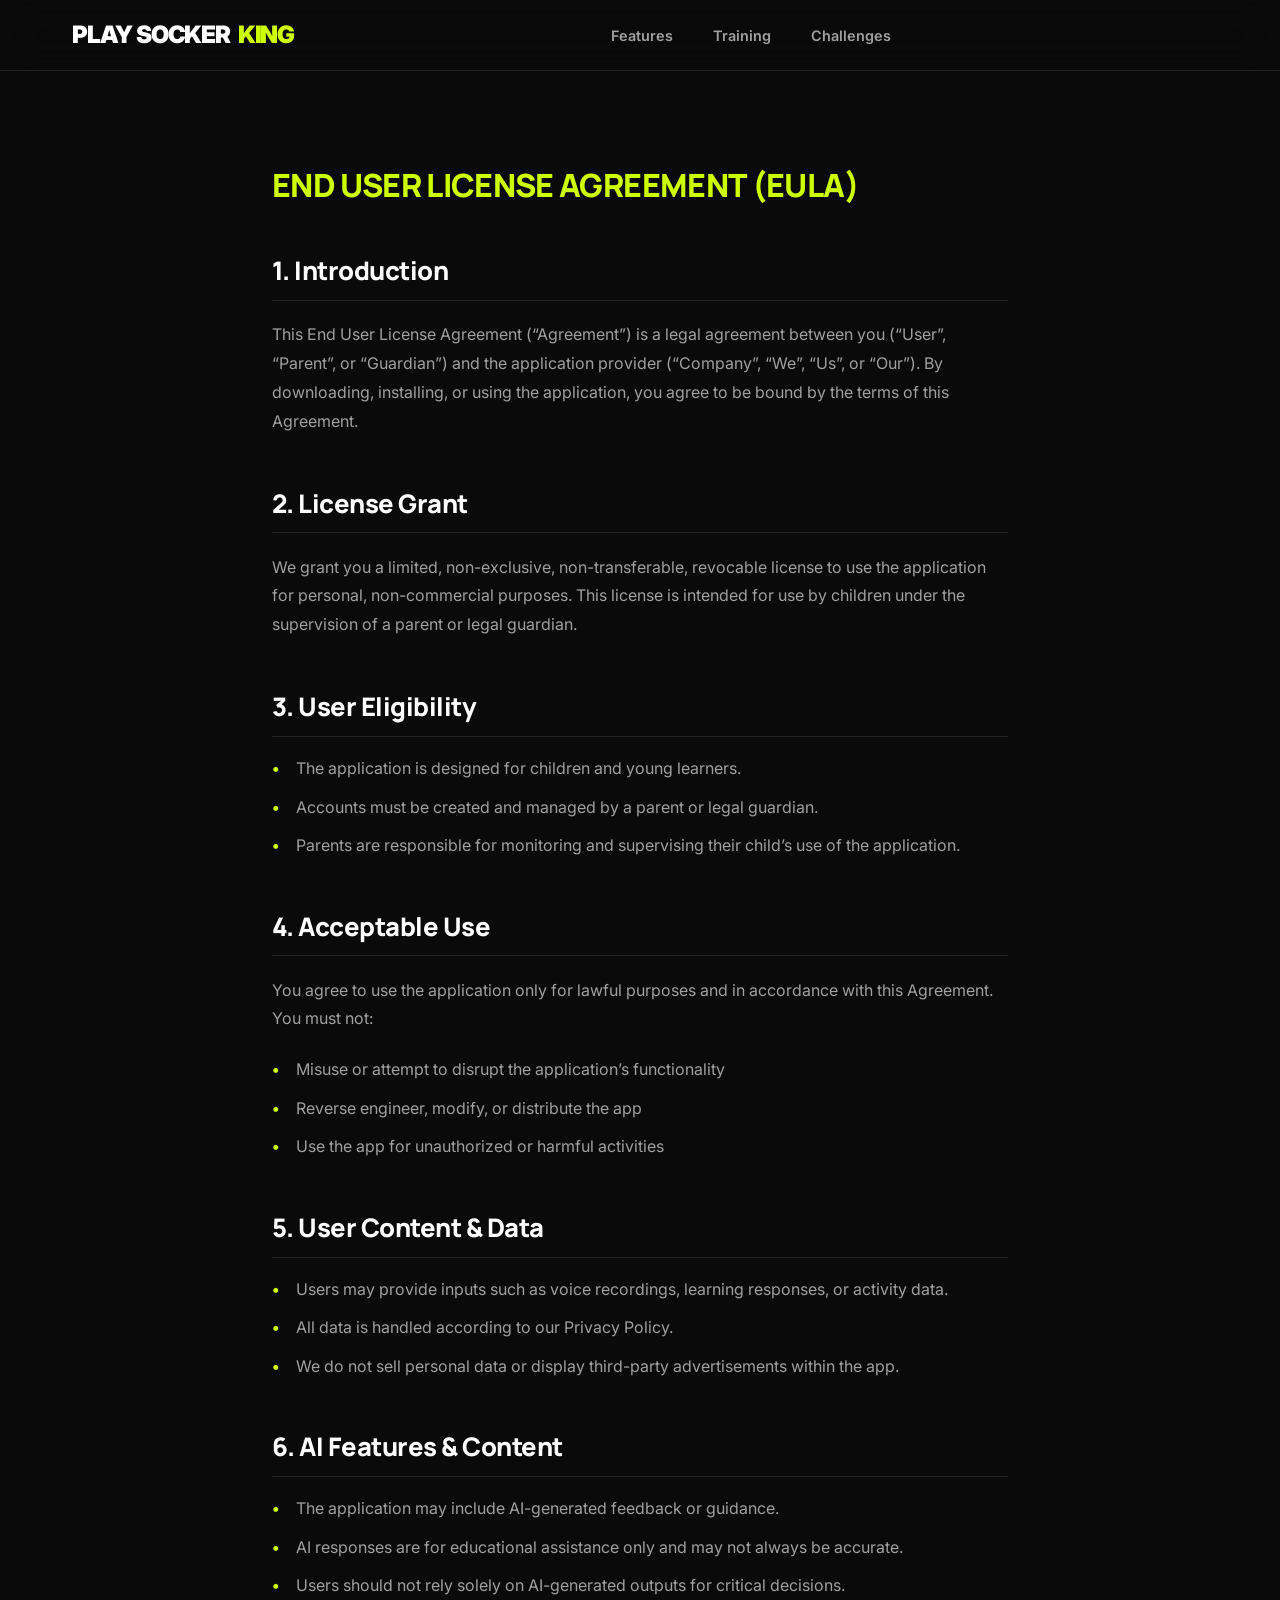
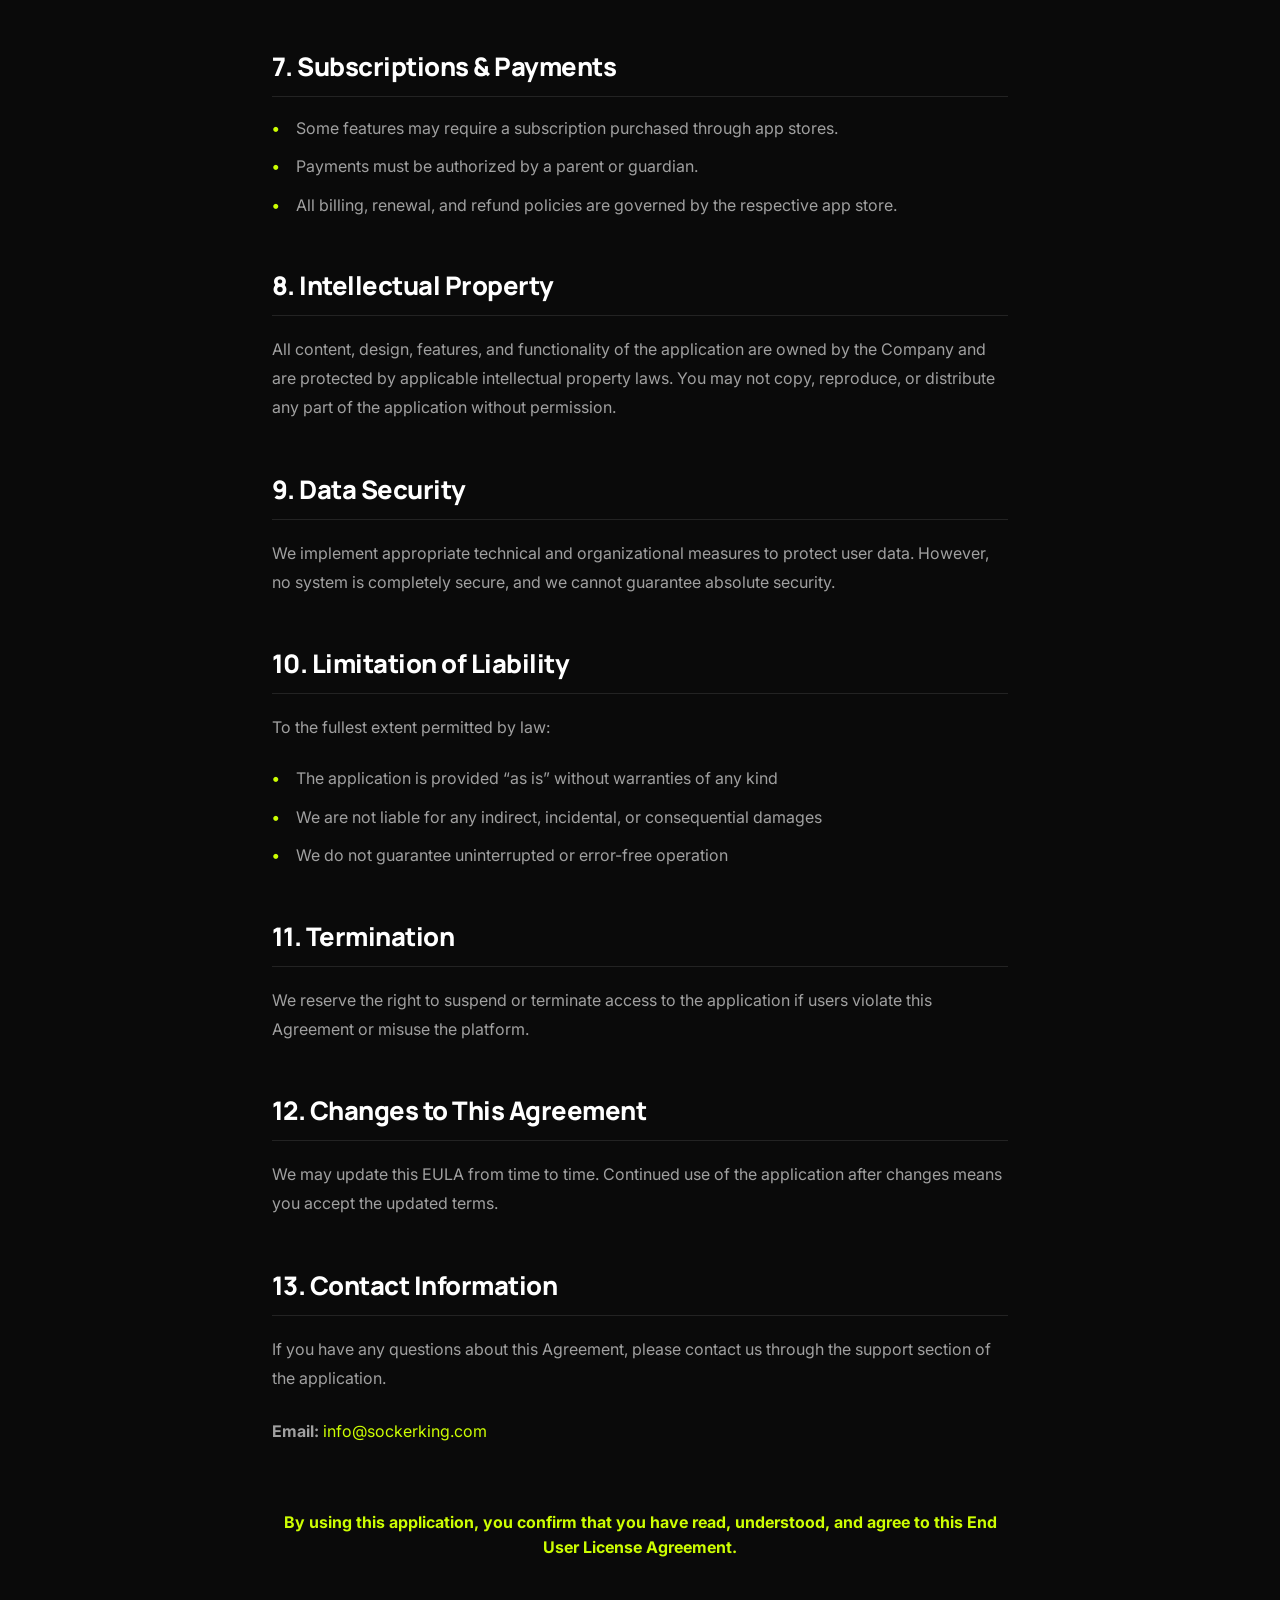
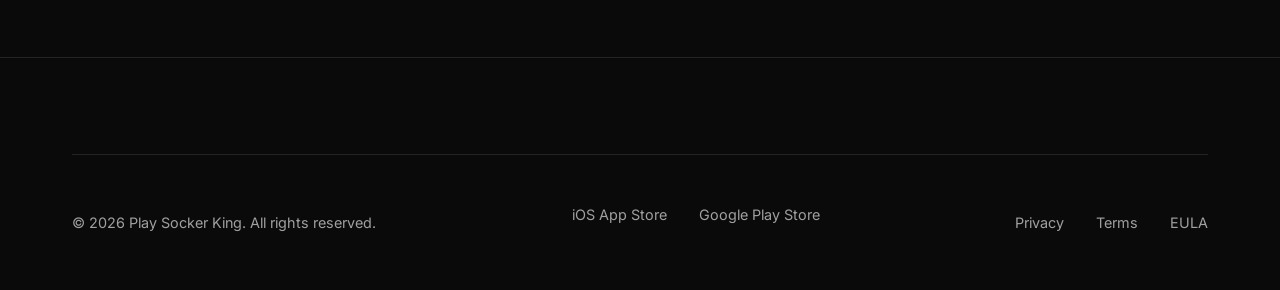
==== eula.html @ 04983630 "Initial commit" ====
<!DOCTYPE html>
<html lang="en">
<head>
    <meta charset="UTF-8">
    <meta name="viewport" content="width=device-width, initial-scale=1.0">
    <title>EULA | Play Socker King</title>
    <link rel="preconnect" href="https://fonts.googleapis.com">
    <link rel="preconnect" href="https://fonts.gstatic.com" crossorigin>
    <link href="https://fonts.googleapis.com/css2?family=Inter:wght@400;600;700&family=Manrope:wght@800&display=swap" rel="stylesheet">
    <link rel="stylesheet" href="index.css">
    <style>
        .content-page { padding-top: 10rem; padding-bottom: 6rem; max-width: 800px; margin: 0 auto; }
        .content-page h1 { margin-bottom: 2.5rem; color: var(--primary); }
        .content-page section { margin-bottom: 3rem; }
        .content-page h2 { margin-bottom: 1.2rem; font-size: 1.6rem; border-bottom: 1px solid var(--glass-border); padding-bottom: 0.5rem; }
        .content-page p { color: var(--on-surface-variant); margin-bottom: 1.5rem; line-height: 1.8; }
        .content-page ul { margin-bottom: 1.5rem; padding-left: 1.5rem; }
        .content-page ul li { color: var(--on-surface-variant); margin-bottom: 0.8rem; position: relative; list-style: none; }
        .content-page ul li::before { content: '•'; color: var(--primary); position: absolute; left: -1.5rem; font-weight: bold; }
        hr { border: 0; border-top: 1px solid var(--glass-border); margin: 3rem 0; }
        .eula-footer { margin-top: 4rem; text-align: center; font-weight: 700; color: var(--primary); }
    </style>
</head>
<body>
    <nav class="scrolled">
        <div class="container nav-content">
            <a href="index.html" class="logo">Play Socker <span>King</span></a>
            <div class="nav-links">
                <a href="index.html#features">Features</a>
                <a href="index.html#training">Training</a>
                <a href="index.html#challenges">Challenges</a>
            </div>
            <div class="nav-cta">
            </div>
        </div>
    </nav>

    <div class="container content-page">
        <h1>END USER LICENSE AGREEMENT (EULA)</h1>
        
        <section>
            <h2>1. Introduction</h2>
            <p>This End User License Agreement (“Agreement”) is a legal agreement between you (“User”, “Parent”, or “Guardian”) and the application provider (“Company”, “We”, “Us”, or “Our”). By downloading, installing, or using the application, you agree to be bound by the terms of this Agreement.</p>
        </section>

        <section>
            <h2>2. License Grant</h2>
            <p>We grant you a limited, non-exclusive, non-transferable, revocable license to use the application for personal, non-commercial purposes. This license is intended for use by children under the supervision of a parent or legal guardian.</p>
        </section>

        <section>
            <h2>3. User Eligibility</h2>
            <ul>
                <li>The application is designed for children and young learners.</li>
                <li>Accounts must be created and managed by a parent or legal guardian.</li>
                <li>Parents are responsible for monitoring and supervising their child’s use of the application.</li>
            </ul>
        </section>

        <section>
            <h2>4. Acceptable Use</h2>
            <p>You agree to use the application only for lawful purposes and in accordance with this Agreement. You must not:</p>
            <ul>
                <li>Misuse or attempt to disrupt the application’s functionality</li>
                <li>Reverse engineer, modify, or distribute the app</li>
                <li>Use the app for unauthorized or harmful activities</li>
            </ul>
        </section>

        <section>
            <h2>5. User Content & Data</h2>
            <ul>
                <li>Users may provide inputs such as voice recordings, learning responses, or activity data.</li>
                <li>All data is handled according to our Privacy Policy.</li>
                <li>We do not sell personal data or display third-party advertisements within the app.</li>
            </ul>
        </section>

        <section>
            <h2>6. AI Features & Content</h2>
            <ul>
                <li>The application may include AI-generated feedback or guidance.</li>
                <li>AI responses are for educational assistance only and may not always be accurate.</li>
                <li>Users should not rely solely on AI-generated outputs for critical decisions.</li>
            </ul>
        </section>

        <section>
            <h2>7. Subscriptions & Payments</h2>
            <ul>
                <li>Some features may require a subscription purchased through app stores.</li>
                <li>Payments must be authorized by a parent or guardian.</li>
                <li>All billing, renewal, and refund policies are governed by the respective app store.</li>
            </ul>
        </section>

        <section>
            <h2>8. Intellectual Property</h2>
            <p>All content, design, features, and functionality of the application are owned by the Company and are protected by applicable intellectual property laws. You may not copy, reproduce, or distribute any part of the application without permission.</p>
        </section>

        <section>
            <h2>9. Data Security</h2>
            <p>We implement appropriate technical and organizational measures to protect user data. However, no system is completely secure, and we cannot guarantee absolute security.</p>
        </section>

        <section>
            <h2>10. Limitation of Liability</h2>
            <p>To the fullest extent permitted by law:</p>
            <ul>
                <li>The application is provided “as is” without warranties of any kind</li>
                <li>We are not liable for any indirect, incidental, or consequential damages</li>
                <li>We do not guarantee uninterrupted or error-free operation</li>
            </ul>
        </section>

        <section>
            <h2>11. Termination</h2>
            <p>We reserve the right to suspend or terminate access to the application if users violate this Agreement or misuse the platform.</p>
        </section>

        <section>
            <h2>12. Changes to This Agreement</h2>
            <p>We may update this EULA from time to time. Continued use of the application after changes means you accept the updated terms.</p>
        </section>

        <section>
            <h2>13. Contact Information</h2>
            <p>If you have any questions about this Agreement, please contact us through the support section of the application.</p>
            <p><strong>Email:</strong> <a href="mailto:info@sockerking.com" style="color: var(--primary);">info@sockerking.com</a></p>
        </section>

        <div class="eula-footer">
            By using this application, you confirm that you have read, understood, and agree to this End User License Agreement.
        </div>
    </div>

    <footer>
        <div class="container">
            <div class="footer-bottom">
                <p>&copy; 2026 Play Socker King. All rights reserved.</p>
                <div style="display: flex; gap: 2rem; margin-bottom: 1rem;">
                    <a href="https://apps.apple.com" target="_blank">iOS App Store</a>
                    <a href="https://play.google.com/store" target="_blank">Google Play Store</a>
                </div>
                <div style="display: flex; gap: 2rem;">
                    <a href="privacy.html">Privacy</a>
                    <a href="terms.html">Terms</a>
                    <a href="eula.html">EULA</a>
                </div>
            </div>
        </div>
    </footer>
</body>
</html>
---- index.css ----
:root {
    --primary: #CDFE02;
    --primary-dim: #b5e002;
    --background: #0a0a0a;
    --surface: #1a1a1a;
    --surface-bright: #252525;
    --on-surface: #ffffff;
    --on-surface-variant: #a0a0a0;
    --glass: rgba(255, 255, 255, 0.05);
    --glass-border: rgba(255, 255, 255, 0.1);
    --font-main: 'Inter', sans-serif;
    --font-heading: 'Manrope', sans-serif;
    --transition: all 0.3s cubic-bezier(0.4, 0, 0.2, 1);
}

* {
    margin: 0;
    padding: 0;
    box-sizing: border-box;
}

html {
    scroll-behavior: smooth;
}

body {
    background-color: var(--background);
    color: var(--on-surface);
    font-family: var(--font-main);
    line-height: 1.6;
    overflow-x: hidden;
}

h1, h2, h3, h4 {
    font-family: var(--font-heading);
    font-weight: 800;
    letter-spacing: -0.02em;
}

a {
    text-decoration: none;
    color: inherit;
    transition: var(--transition);
}

ul {
    list-style: none;
}

/* Glassmorphism Utility */
.glass {
    background: var(--glass);
    backdrop-filter: blur(12px);
    -webkit-backdrop-filter: blur(12px);
    border: 1px solid var(--glass-border);
}

/* Layout */
.container {
    max-width: 1200px;
    margin: 0 auto;
    padding: 0 2rem;
}

/* Navbar */
nav {
    position: fixed;
    top: 0;
    width: 100%;
    z-index: 1000;
    padding: 1.5rem 0;
    transition: var(--transition);
}

nav.scrolled {
    padding: 1rem 0;
    background: rgba(10, 10, 10, 0.8);
    backdrop-filter: blur(20px);
    border-bottom: 1px solid var(--glass-border);
}

.nav-content {
    display: flex;
    justify-content: space-between;
    align-items: center;
}

.logo {
    font-size: 1.5rem;
    font-weight: 900;
    text-transform: uppercase;
    letter-spacing: -0.05em;
    display: flex;
    align-items: center;
    gap: 0.5rem;
}

.logo span {
    color: var(--primary);
}

.nav-links {
    display: flex;
    gap: 2.5rem;
}

.nav-links a {
    font-size: 0.9rem;
    font-weight: 600;
    color: var(--on-surface-variant);
}

.nav-links a:hover, .nav-links a.active {
    color: var(--primary);
}

.nav-cta {
    display: flex;
    gap: 1rem;
}

.btn {
    padding: 0.8rem 1.5rem;
    border-radius: 100px;
    font-weight: 700;
    font-size: 0.9rem;
    cursor: pointer;
    transition: var(--transition);
    border: none;
    display: inline-flex;
    align-items: center;
    justify-content: center;
}

.btn-primary {
    background-color: var(--primary);
    color: #000;
}

.btn-primary:hover {
    background-color: var(--primary-dim);
    transform: translateY(-2px);
    box-shadow: 0 10px 20px rgba(205, 254, 2, 0.2);
}

.btn-outline {
    background: transparent;
    border: 1px solid var(--glass-border);
    color: var(--on-surface);
}

.btn-outline:hover {
    background: var(--glass);
    border-color: var(--primary);
}

/* Hero Section */
.hero {
    padding-top: 10rem;
    padding-bottom: 6rem;
    position: relative;
    overflow: hidden;
}

.hero::before {
    content: '';
    position: absolute;
    top: -10%;
    right: -10%;
    width: 60%;
    height: 80%;
    background: radial-gradient(circle, rgba(205, 254, 2, 0.1) 0%, transparent 70%);
    z-index: -1;
}

.hero-grid {
    display: grid;
    grid-template-columns: 1.2fr 1fr;
    gap: 4rem;
    align-items: center;
}

.hero-badge {
    background: var(--glass);
    padding: 0.5rem 1rem;
    border-radius: 100px;
    font-size: 0.75rem;
    font-weight: 700;
    text-transform: uppercase;
    letter-spacing: 0.1em;
    color: var(--primary);
    border: 1px solid var(--glass-border);
    margin-bottom: 1.5rem;
    display: inline-block;
}

.hero h1 {
    font-size: clamp(3rem, 6vw, 5rem);
    line-height: 1.1;
    margin-bottom: 1.5rem;
}

.hero h1 span {
    color: var(--primary);
    position: relative;
}

.hero p {
    font-size: 1.25rem;
    color: var(--on-surface-variant);
    margin-bottom: 2.5rem;
    max-width: 500px;
}

.hero-mockup {
    position: relative;
    display: flex;
    justify-content: center;
}

.hero-mockup img {
    width: 100%;
    max-width: 500px;
    height: auto;
    filter: drop-shadow(0 30px 60px rgba(0, 0, 0, 0.5));
    animation: float 6s ease-in-out infinite;
}

@keyframes float {
    0%, 100% { transform: translateY(0); }
    50% { transform: translateY(-20px); }
}

/* Features Section */
.features {
    padding: 8rem 0;
    background: #0d0d0d;
}

.section-header {
    text-align: center;
    margin-bottom: 5rem;
}

.section-header h2 {
    font-size: 3rem;
    margin-bottom: 1rem;
}

.section-header p {
    color: var(--on-surface-variant);
    font-size: 1.1rem;
}

.features-grid {
    display: grid;
    grid-template-columns: repeat(auto-fit, minmax(280px, 1fr));
    gap: 2rem;
}

.feature-card {
    padding: 2.5rem;
    border-radius: 2rem;
    transition: var(--transition);
    position: relative;
    overflow: hidden;
}

.feature-card:hover {
    background: var(--surface-bright);
    transform: translateY(-10px);
}

.feature-icon {
    width: 60px;
    height: 60px;
    background: var(--glass);
    border-radius: 1.2rem;
    display: flex;
    align-items: center;
    justify-content: center;
    margin-bottom: 1.5rem;
    color: var(--primary);
    font-size: 1.8rem;
}

.feature-card h3 {
    font-size: 1.5rem;
    margin-bottom: 1rem;
}

.feature-card p {
    color: var(--on-surface-variant);
    font-size: 0.95rem;
}

/* Showcase Sections */
.showcase {
    padding: 8rem 0;
}

.showcase-grid {
    display: grid;
    grid-template-columns: 1fr 1fr;
    gap: 6rem;
    align-items: center;
}

.showcase-grid.reverse {
    direction: rtl;
}

.showcase-grid.reverse > * {
    direction: ltr;
}

.showcase-content h2 {
    font-size: 2.5rem;
    margin-bottom: 1.5rem;
}

.showcase-content p {
    color: var(--on-surface-variant);
    margin-bottom: 2rem;
}

.showcase-image {
    perspective: 1000px;
}

.showcase-image img {
    width: 100%;
    border-radius: 2rem;
    box-shadow: 0 40px 80px rgba(0,0,0,0.5);
    transition: var(--transition);
    transform: rotateY(-10deg) rotateX(5deg);
}

.showcase-image img:hover {
    transform: rotateY(0) rotateX(0);
}

/* Stats Section */
.stats {
    padding: 6rem 0;
    background: var(--primary);
    color: #000;
}

.stats-grid {
    display: grid;
    grid-template-columns: repeat(4, 1fr);
    gap: 2rem;
    text-align: center;
}

.stat-item h3 {
    font-size: 3.5rem;
    margin-bottom: 0.5rem;
}

.stat-item p {
    font-weight: 700;
    text-transform: uppercase;
    font-size: 0.8rem;
    letter-spacing: 0.1em;
}

/* Testimonials */
.testimonials {
    padding: 8rem 0;
}

.testimonial-grid {
    display: grid;
    grid-template-columns: repeat(auto-fit, minmax(350px, 1fr));
    gap: 2.5rem;
}

.testimonial-card {
    padding: 3rem;
    border-radius: 2.5rem;
}

.testimonial-text {
    font-size: 1.2rem;
    margin-bottom: 2rem;
    font-style: italic;
}

.testimonial-author {
    display: flex;
    align-items: center;
    gap: 1rem;
}

.testimonial-author img {
    width: 50px;
    height: 50px;
    border-radius: 50%;
    object-fit: cover;
}

.author-info h4 {
    font-size: 1rem;
}

.author-info p {
    font-size: 0.85rem;
    color: var(--on-surface-variant);
}

/* Footer */
footer {
    padding: 6rem 0 3rem;
    border-top: 1px solid var(--glass-border);
}

.footer-grid {
    display: grid;
    grid-template-columns: 2fr repeat(3, 1fr);
    gap: 4rem;
    margin-bottom: 4rem;
}

.footer-brand .logo {
    margin-bottom: 1.5rem;
}

.footer-brand p {
    color: var(--on-surface-variant);
    max-width: 300px;
}

.footer-links h4 {
    margin-bottom: 1.5rem;
    font-size: 1.1rem;
}

.footer-links ul li {
    margin-bottom: 0.8rem;
}

.footer-links ul li a {
    color: var(--on-surface-variant);
}

.footer-links ul li a:hover {
    color: var(--primary);
}

.footer-bottom {
    display: flex;
    justify-content: space-between;
    align-items: center;
    padding-top: 3rem;
    border-top: 1px solid var(--glass-border);
    color: var(--on-surface-variant);
    font-size: 0.9rem;
}

/* Responsive */
@media (max-width: 1024px) {
    .hero-grid, .showcase-grid {
        grid-template-columns: 1fr;
        text-align: center;
    }
    
    .hero-grid {
        gap: 2rem;
    }

    .hero h1 {
        font-size: 4rem;
    }

    .hero p {
        margin-left: auto;
        margin-right: auto;
    }

    .showcase-grid.reverse {
        direction: ltr;
    }

    .footer-grid {
        grid-template-columns: 1fr 1fr;
        gap: 2rem;
    }
}

@media (max-width: 768px) {
    .nav-links {
        display: none;
    }

    .stats-grid {
        grid-template-columns: repeat(2, 1fr);
    }

    .hero h1 {
        font-size: 3rem;
    }

    .footer-grid {
        grid-template-columns: 1fr;
    }

    .footer-bottom {
        flex-direction: column;
        gap: 1rem;
        text-align: center;
    }
}
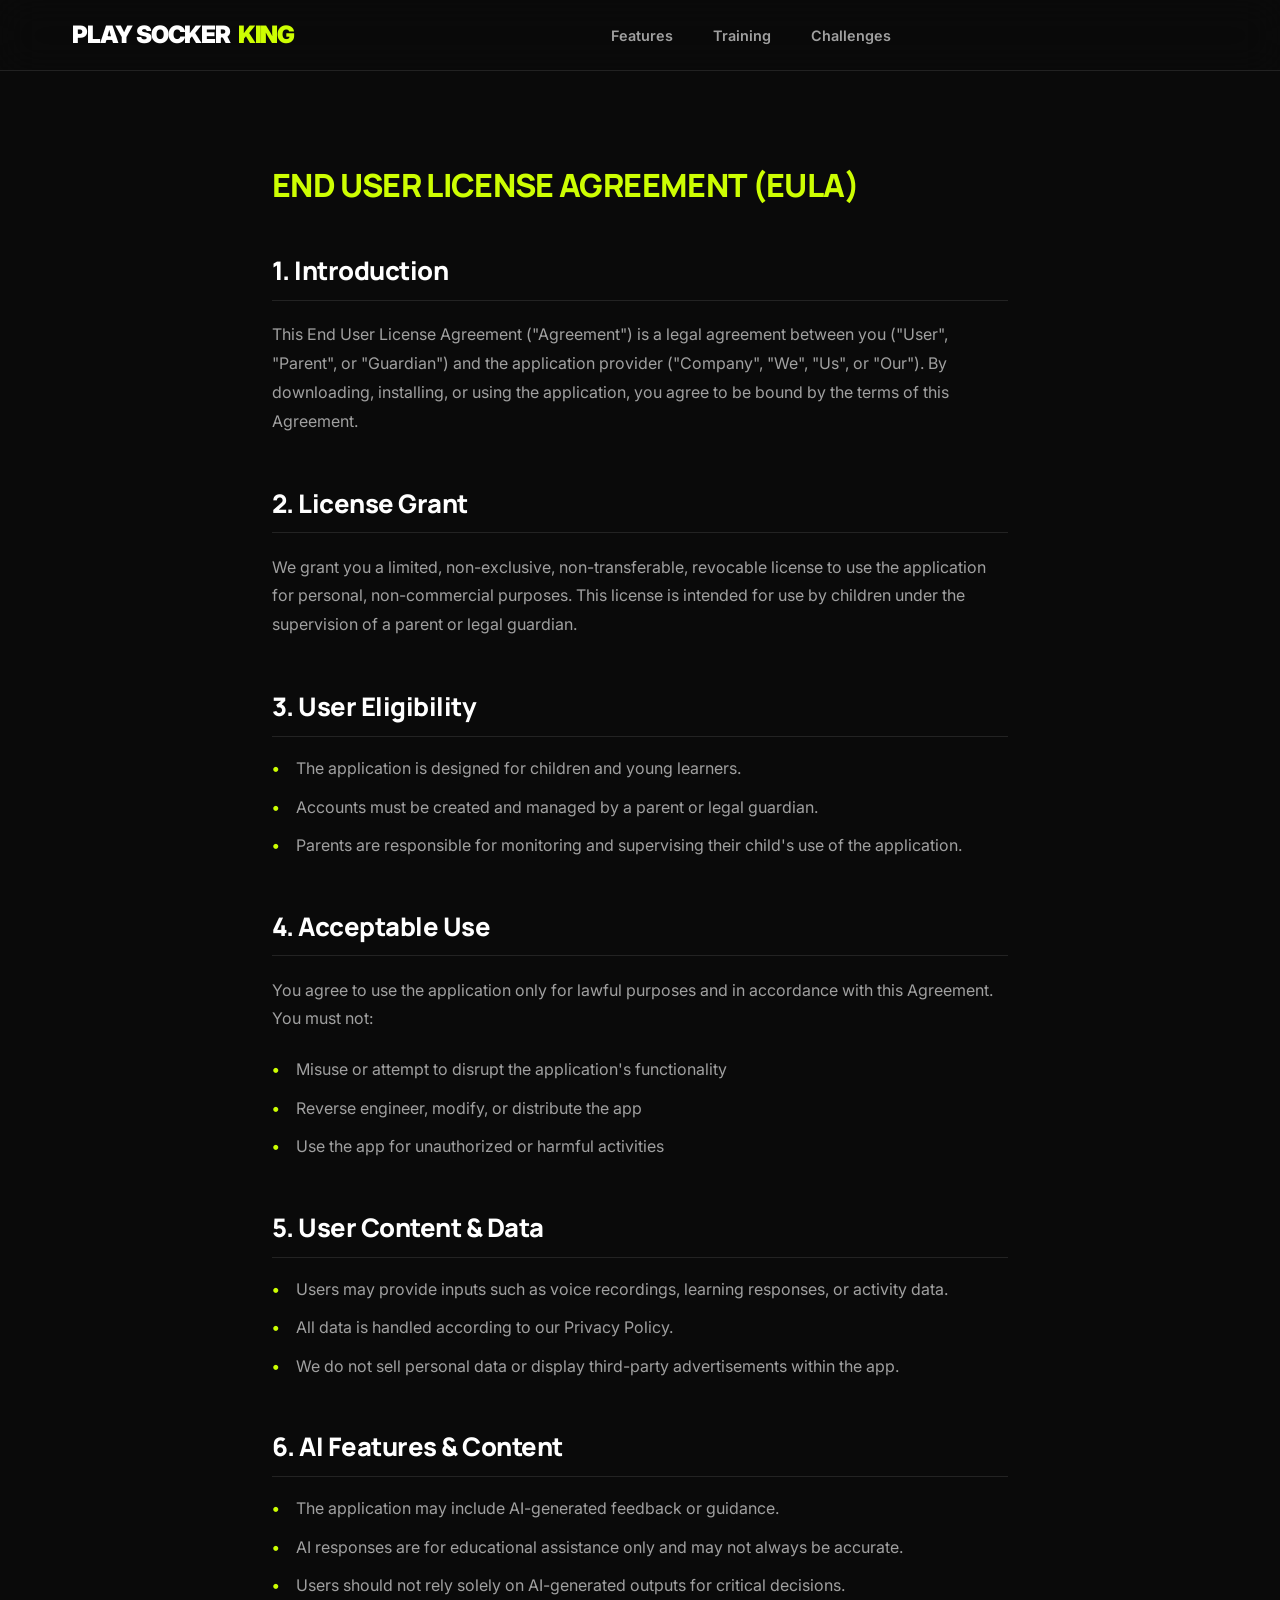
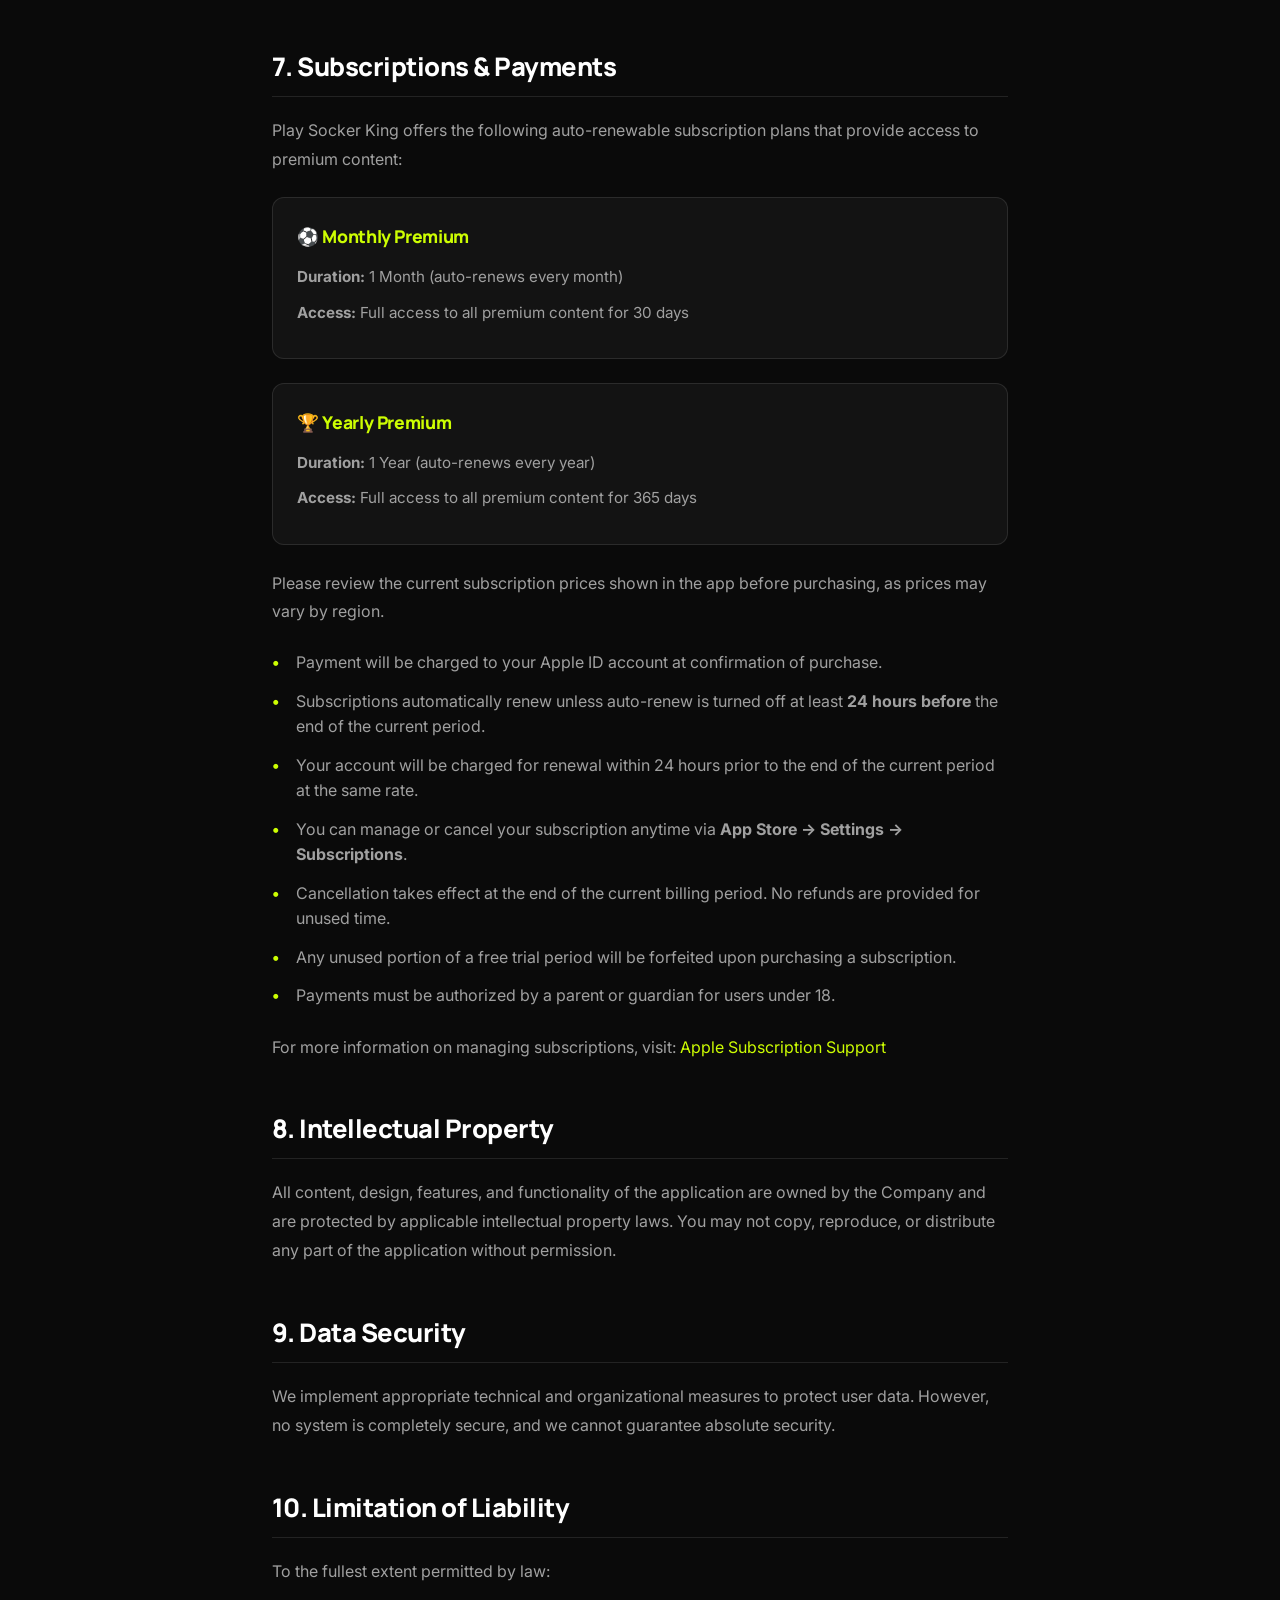
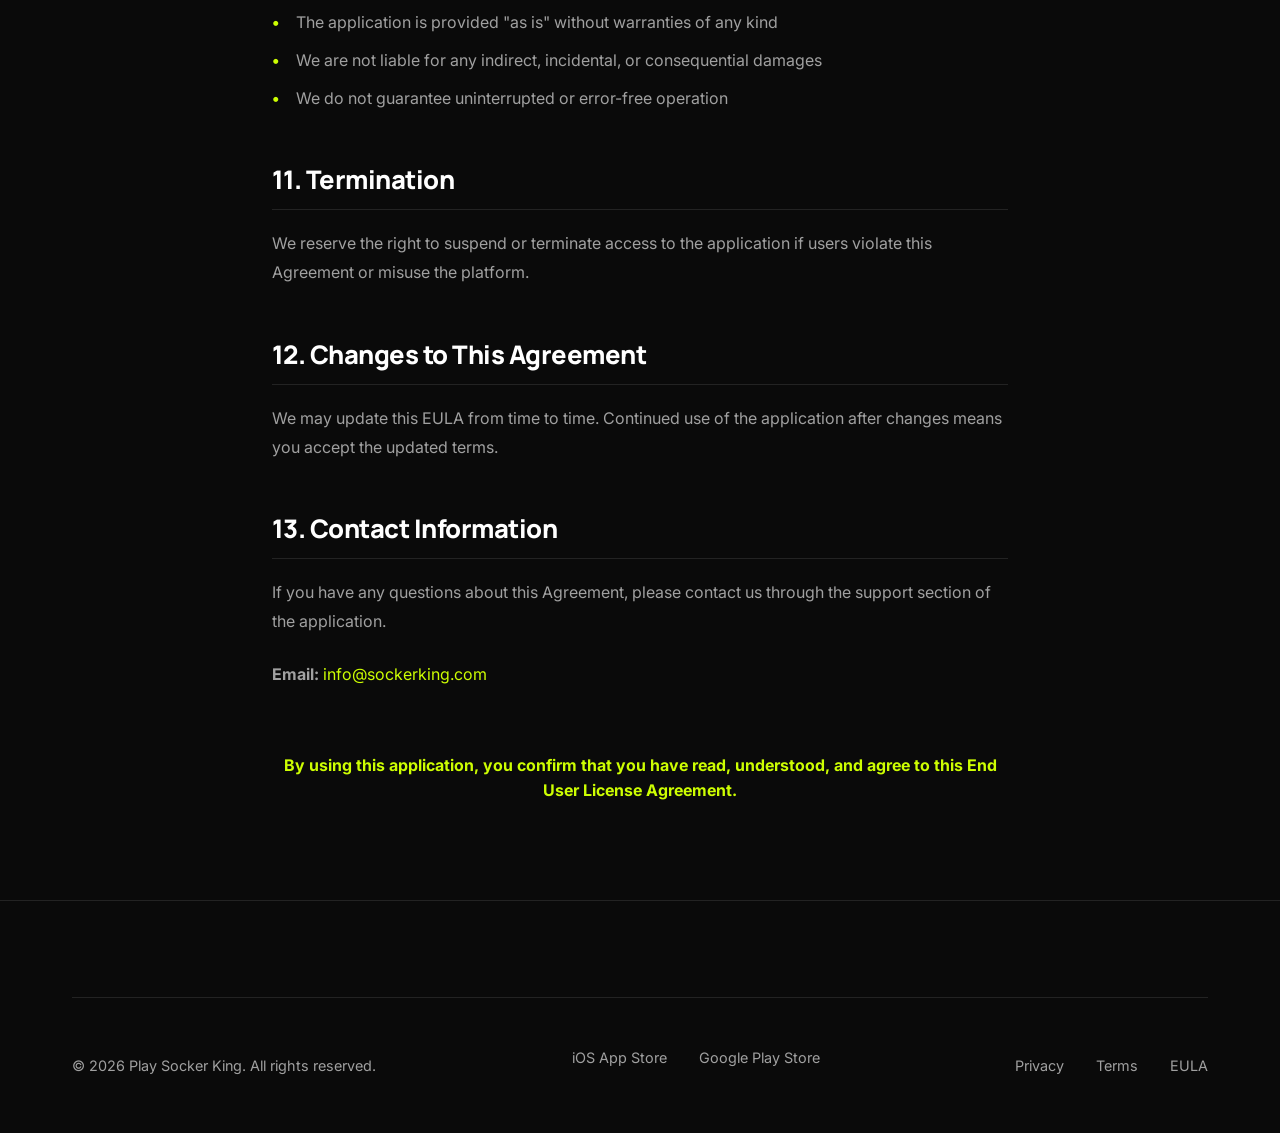
==== commit 04a66574: "Update EULA with subscription details and formatting" ====
--- a/eula.html
+++ b/eula.html
@@ -19,6 +19,9 @@
         .content-page ul li::before { content: '•'; color: var(--primary); position: absolute; left: -1.5rem; font-weight: bold; }
         hr { border: 0; border-top: 1px solid var(--glass-border); margin: 3rem 0; }
         .eula-footer { margin-top: 4rem; text-align: center; font-weight: 700; color: var(--primary); }
+        .subscription-box { border: 1px solid var(--glass-border); border-radius: 12px; padding: 1.5rem; margin-bottom: 1.5rem; background: rgba(255,255,255,0.04); }
+        .subscription-box h3 { color: var(--primary); font-size: 1.1rem; margin-bottom: 0.8rem; }
+        .subscription-box p { margin-bottom: 0.5rem; font-size: 0.95rem; }
     </style>
 </head>
 <body>
@@ -40,7 +43,7 @@
         
         <section>
             <h2>1. Introduction</h2>
-            <p>This End User License Agreement (“Agreement”) is a legal agreement between you (“User”, “Parent”, or “Guardian”) and the application provider (“Company”, “We”, “Us”, or “Our”). By downloading, installing, or using the application, you agree to be bound by the terms of this Agreement.</p>
+            <p>This End User License Agreement ("Agreement") is a legal agreement between you ("User", "Parent", or "Guardian") and the application provider ("Company", "We", "Us", or "Our"). By downloading, installing, or using the application, you agree to be bound by the terms of this Agreement.</p>
         </section>
 
         <section>
@@ -53,7 +56,7 @@
             <ul>
                 <li>The application is designed for children and young learners.</li>
                 <li>Accounts must be created and managed by a parent or legal guardian.</li>
-                <li>Parents are responsible for monitoring and supervising their child’s use of the application.</li>
+                <li>Parents are responsible for monitoring and supervising their child's use of the application.</li>
             </ul>
         </section>
 
@@ -61,7 +64,7 @@
             <h2>4. Acceptable Use</h2>
             <p>You agree to use the application only for lawful purposes and in accordance with this Agreement. You must not:</p>
             <ul>
-                <li>Misuse or attempt to disrupt the application’s functionality</li>
+                <li>Misuse or attempt to disrupt the application's functionality</li>
                 <li>Reverse engineer, modify, or distribute the app</li>
                 <li>Use the app for unauthorized or harmful activities</li>
             </ul>
@@ -87,11 +90,35 @@
 
         <section>
             <h2>7. Subscriptions & Payments</h2>
+            <p>Play Socker King offers the following auto-renewable subscription plans that provide access to premium content:</p>
+
+            <div class="subscription-box">
+                <h3>⚽ Monthly Premium</h3>
+                <p><strong>Duration:</strong> 1 Month (auto-renews every month)</p>
+                <p><strong>Access:</strong> Full access to all premium content for 30 days</p>
+            </div>
+
+            <div class="subscription-box">
+                <h3>🏆 Yearly Premium</h3>
+                <p><strong>Duration:</strong> 1 Year (auto-renews every year)</p>
+                <p><strong>Access:</strong> Full access to all premium content for 365 days</p>
+            </div>
+
+            <p>Please review the current subscription prices shown in the app before purchasing, as prices may vary by region.</p>
+
             <ul>
-                <li>Some features may require a subscription purchased through app stores.</li>
-                <li>Payments must be authorized by a parent or guardian.</li>
-                <li>All billing, renewal, and refund policies are governed by the respective app store.</li>
+                <li>Payment will be charged to your Apple ID account at confirmation of purchase.</li>
+                <li>Subscriptions automatically renew unless auto-renew is turned off at least <strong>24 hours before</strong> the end of the current period.</li>
+                <li>Your account will be charged for renewal within 24 hours prior to the end of the current period at the same rate.</li>
+                <li>You can manage or cancel your subscription anytime via <strong>App Store → Settings → Subscriptions</strong>.</li>
+                <li>Cancellation takes effect at the end of the current billing period. No refunds are provided for unused time.</li>
+                <li>Any unused portion of a free trial period will be forfeited upon purchasing a subscription.</li>
+                <li>Payments must be authorized by a parent or guardian for users under 18.</li>
             </ul>
+
+            <p>For more information on managing subscriptions, visit:
+                <a href="https://support.apple.com/en-us/HT202039" target="_blank" style="color: var(--primary);">Apple Subscription Support</a>
+            </p>
         </section>
 
         <section>
@@ -108,7 +135,7 @@
             <h2>10. Limitation of Liability</h2>
             <p>To the fullest extent permitted by law:</p>
             <ul>
-                <li>The application is provided “as is” without warranties of any kind</li>
+                <li>The application is provided "as is" without warranties of any kind</li>
                 <li>We are not liable for any indirect, incidental, or consequential damages</li>
                 <li>We do not guarantee uninterrupted or error-free operation</li>
             </ul>
